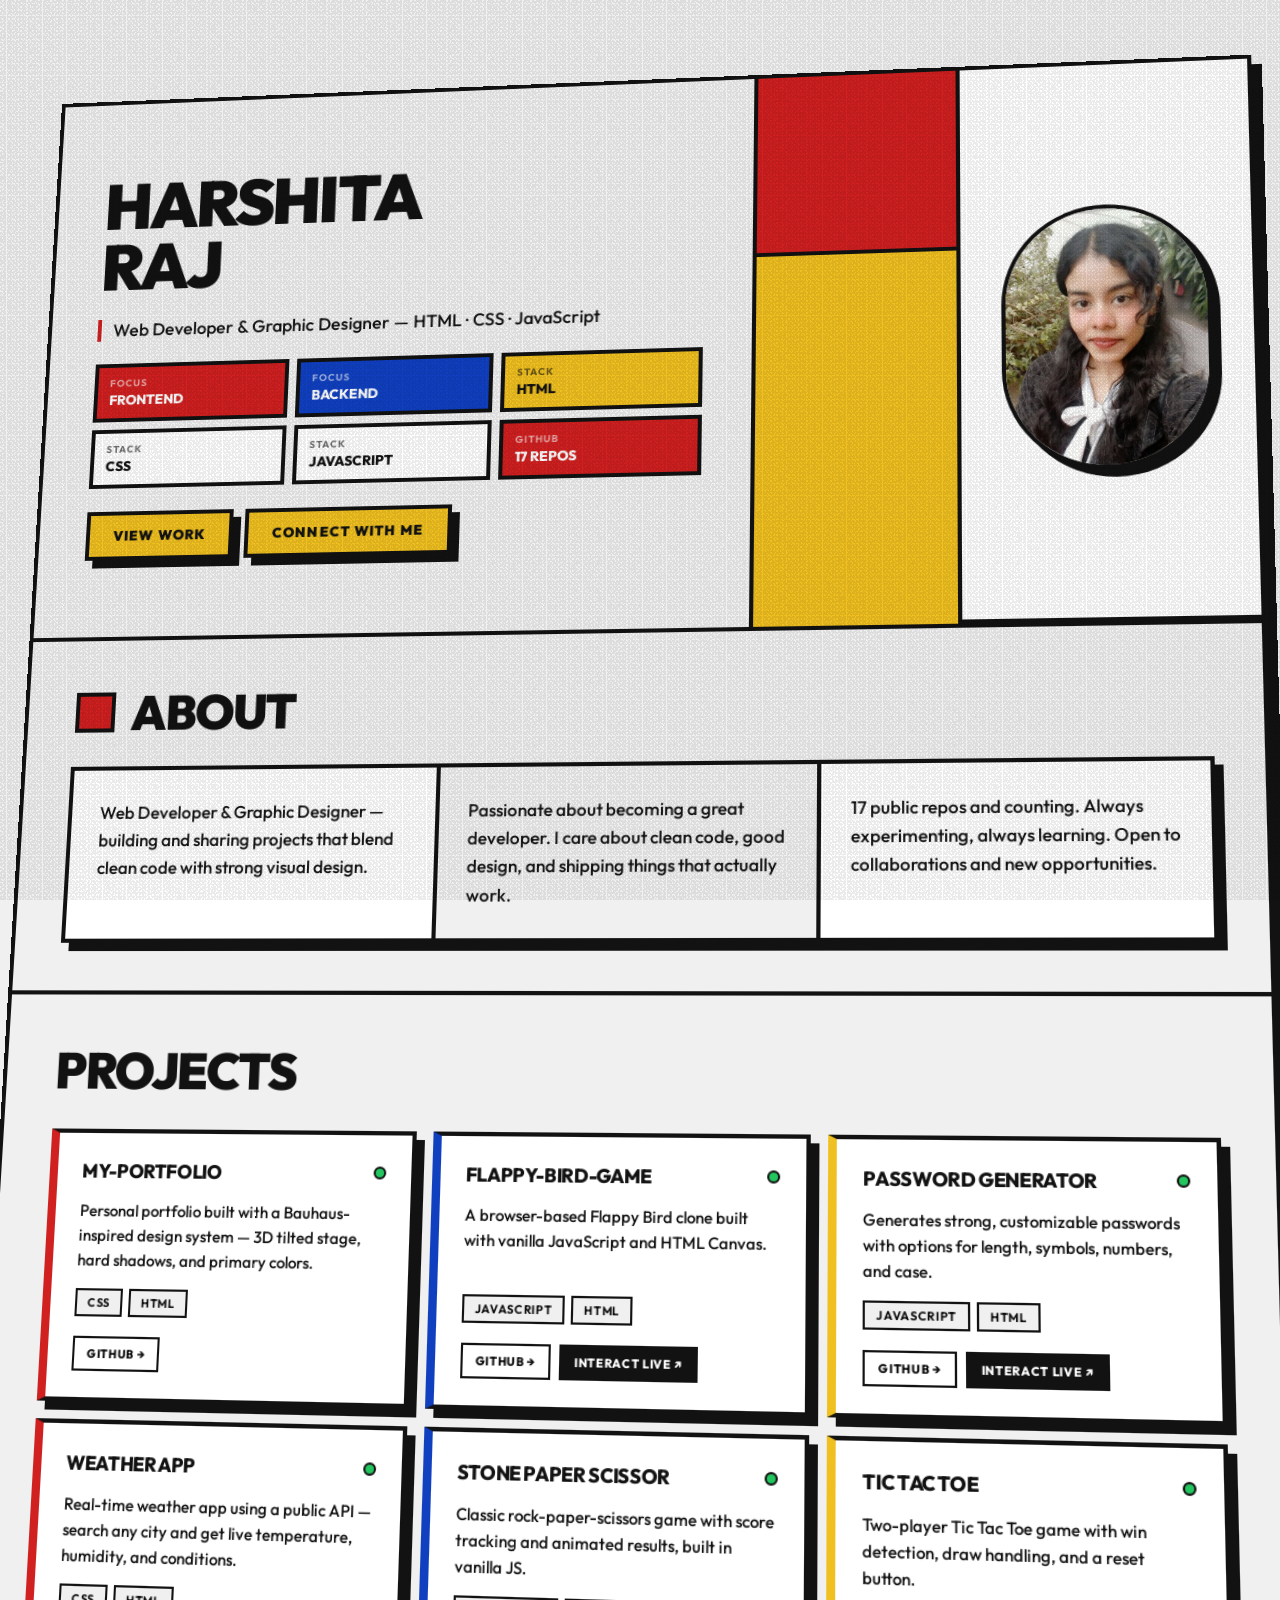
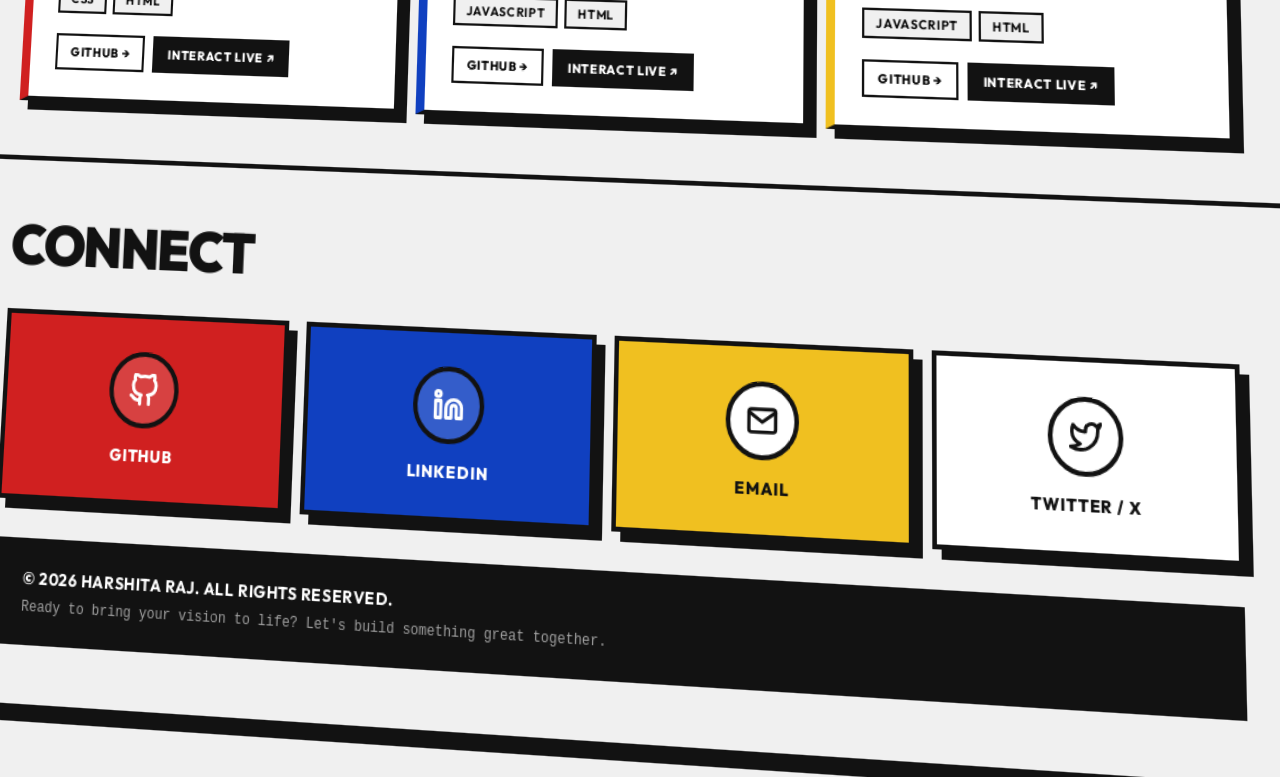
==== index.html @ 0e9e96aa "focus section" ====
<!DOCTYPE html>
<html lang="en">
<head>
<meta charset="UTF-8">
<meta name="viewport" content="width=device-width, initial-scale=1.0">
<title>Portfolio — Binary Modernism</title>
<link rel="preconnect" href="https://fonts.googleapis.com">
<link rel="preconnect" href="https://fonts.gstatic.com" crossorigin>
<link href="https://fonts.googleapis.com/css2?family=Outfit:wght@400;500;700;800;900&display=swap" rel="stylesheet">
<link rel="stylesheet" href="style.css">
</head>
<body>
<div class="grain-overlay"></div>

<div class="perspective-stage">
  <div class="tilted-plane" id="tiltedPlane">

    <!-- HERO -->
    <section class="hero-section">
      <div class="hero-text">
        <div class="hero-name">HARSHITA<br>RAJ</div>
        <div class="hero-role">Web Developer & Graphic Designer — HTML · CSS · JavaScript</div>
        <div class="hero-tags-grid">
          <div class="tag-box tag-red">
            <span class="tag-label">Focus</span>
            <span class="tag-value">Frontend</span>
          </div>
          <div class="tag-box tag-blue">
            <span class="tag-label">Focus</span>
            <span class="tag-value">Backend</span>
          </div>
          <div class="tag-box tag-yellow">
            <span class="tag-label">Stack</span>
            <span class="tag-value">HTML</span>
          </div>
          <div class="tag-box tag-white">
            <span class="tag-label">Stack</span>
            <span class="tag-value">CSS</span>
          </div>
          <div class="tag-box tag-white">
            <span class="tag-label">Stack</span>
            <span class="tag-value">JavaScript</span>
          </div>
          <div class="tag-box tag-red">
            <span class="tag-label">GitHub</span>
            <span class="tag-value">17 Repos</span>
          </div>
        </div>
        <div class="hero-btns">
          <button class="bauhaus-btn" onclick="document.getElementById('projects').scrollIntoView({behavior:'smooth'})">View Work</button>
          <button class="bauhaus-btn btn-blue-hero" onclick="document.getElementById('connect').scrollIntoView({behavior:'smooth'})">Connect With Me</button>
        </div>
      </div>
      <div class="composition-box">
        <div class="comp-red"></div>
        <div class="comp-white">
          <div class="comp-oval">
            <img src="PHOTO-2026-03-09-20-04-49.jpg" alt="Harshita Raj" class="comp-img">
          </div>
        </div>
        <div class="comp-yellow"></div>
        <div class="comp-border-h"></div>
        <div class="comp-border-v"></div>
      </div>
    </section>

    <div class="divider"></div>

    <!-- ABOUT -->
    <section class="about-section">
      <div class="about-heading">
        <div class="about-accent"></div>
        <h2 class="section-title">About</h2>
      </div>
      <div class="about-grid">
        <div class="about-card about-card-white">
          <p class="body-text">Web Developer & Graphic Designer — building and sharing projects that blend clean code with strong visual design.</p>
        </div>
        <div class="about-card about-card-grey">
          <p class="body-text">Passionate about becoming a great developer. I care about clean code, good design, and shipping things that actually work.</p>
        </div>
        <div class="about-card about-card-white">
          <p class="body-text">17 public repos and counting. Always experimenting, always learning. Open to collaborations and new opportunities.</p>
        </div>
      </div>
    </section>

    <div class="divider"></div>

    <!-- PROJECTS -->
    <section class="projects-section" id="projects">
      <h2 class="section-title">Projects</h2>
      <div class="projects-grid" id="projectsGrid">
        <div class="loading-state">Loading repos from GitHub...</div>
      </div>
    </section>

    <div class="divider"></div>

    <!-- CONNECT -->
    <section class="connect-section" id="connect">
      <h2 class="section-title">Connect</h2>
      <div class="connect-grid">
        <a href="https://github.com/Harshitaonweb" target="_blank" rel="noopener" class="connect-btn btn-red">
          <div class="connect-icon-wrap">
            <svg width="28" height="28" viewBox="0 0 24 24" fill="none" stroke="#121212" stroke-width="2.5" stroke-linecap="round" stroke-linejoin="round"><path d="M9 19c-5 1.5-5-2.5-7-3m14 6v-3.87a3.37 3.37 0 0 0-.94-2.61c3.14-.35 6.44-1.54 6.44-7A5.44 5.44 0 0 0 20 4.77 5.07 5.07 0 0 0 19.91 1S18.73.65 16 2.48a13.38 13.38 0 0 0-7 0C6.27.65 5.09 1 5.09 1A5.07 5.07 0 0 0 5 4.77a5.44 5.44 0 0 0-1.5 3.78c0 5.42 3.3 6.61 6.44 7A3.37 3.37 0 0 0 9 18.13V22"/></svg>
          </div>
          <span class="connect-label">GitHub</span>
        </a>
        <a href="https://www.linkedin.com/in/harshita-raj-172b16365/" target="_blank" rel="noopener" class="connect-btn btn-blue">
          <div class="connect-icon-wrap">
            <svg width="28" height="28" viewBox="0 0 24 24" fill="none" stroke="#121212" stroke-width="2.5" stroke-linecap="round" stroke-linejoin="round"><path d="M16 8a6 6 0 0 1 6 6v7h-4v-7a2 2 0 0 0-2-2 2 2 0 0 0-2 2v7h-4v-7a6 6 0 0 1 6-6z"/><rect x="2" y="9" width="4" height="12"/><circle cx="4" cy="4" r="2"/></svg>
          </div>
          <span class="connect-label">LinkedIn</span>
        </a>
        <a href="contact.html" target="_blank" rel="noopener" class="connect-btn btn-yellow">
          <div class="connect-icon-wrap">
            <svg width="28" height="28" viewBox="0 0 24 24" fill="none" stroke="#121212" stroke-width="2.5" stroke-linecap="round" stroke-linejoin="round"><path d="M4 4h16c1.1 0 2 .9 2 2v12c0 1.1-.9 2-2 2H4c-1.1 0-2-.9-2-2V6c0-1.1.9-2 2-2z"/><polyline points="22,6 12,13 2,6"/></svg>
          </div>
          <span class="connect-label">Email</span>
        </a>
        <a href="https://twitter.com/harshitaonweb" target="_blank" rel="noopener" class="connect-btn btn-white">
          <div class="connect-icon-wrap">
            <svg width="28" height="28" viewBox="0 0 24 24" fill="none" stroke="#121212" stroke-width="2.5" stroke-linecap="round" stroke-linejoin="round"><path d="M23 3a10.9 10.9 0 0 1-3.14 1.53 4.48 4.48 0 0 0-7.86 3v1A10.66 10.66 0 0 1 3 4s-4 9 5 13a11.64 11.64 0 0 1-7 2c9 5 20 0 20-11.5a4.5 4.5 0 0 0-.08-.83A7.72 7.72 0 0 0 23 3z"/></svg>
          </div>
          <span class="connect-label">Twitter / X</span>
        </a>
      </div>

      <div class="footer-box">
        <span class="footer-copy">&copy; 2026 Harshita Raj. All rights reserved.</span>
        <span class="footer-desc">Ready to bring your vision to life? Let's build something great together.</span>
      </div>
    </section>

  </div><!-- end tilted-plane -->
</div><!-- end perspective-stage -->

<script src="script.js"></script>
</body>
</html>
---- style.css ----
/* ── Reset & Base ── */
*, *::before, *::after { box-sizing: border-box; margin: 0; padding: 0; }

:root {
  --red:    #D02020;
  --blue:   #1040C0;
  --yellow: #F0C020;
  --ink:    #121212;
  --bg:     #F0F0F0;
  --white:  #FFFFFF;
  --shadow: 8px 8px 0px var(--ink);
  --shadow-lg: 10px 10px 0px var(--ink);
  --border: 4px solid var(--ink);
}

html { scroll-behavior: smooth; }

body {
  font-family: 'Outfit', sans-serif;
  background: var(--bg);
  color: var(--ink);
  min-height: 100vh;
  overflow-x: hidden;
}

/* ── Grain Overlay ── */
.grain-overlay {
  position: fixed;
  inset: 0;
  pointer-events: none;
  z-index: 9999;
  opacity: 0.08;
  background-image:
    radial-gradient(circle at 20% 30%, #000 1px, transparent 1px),
    radial-gradient(circle at 80% 10%, #000 1px, transparent 1px),
    radial-gradient(circle at 50% 60%, #000 1px, transparent 1px),
    radial-gradient(circle at 10% 80%, #000 1px, transparent 1px),
    radial-gradient(circle at 90% 70%, #000 1px, transparent 1px),
    radial-gradient(circle at 35% 45%, #000 1px, transparent 1px),
    radial-gradient(circle at 65% 85%, #000 1px, transparent 1px),
    radial-gradient(circle at 75% 40%, #000 1px, transparent 1px);
  background-size: 4px 4px, 6px 6px, 3px 3px, 5px 5px, 4px 4px, 7px 7px, 3px 3px, 5px 5px;
}

/* ── Perspective Stage ── */
.perspective-stage {
  perspective: 3000px;
  perspective-origin: 50% 30%;
  padding: 80px 40px 200px;
  min-height: 100vh;
}

.tilted-plane * {
  pointer-events: auto;
}

.tilted-plane {
  transform: rotateX(12deg) rotateY(-8deg) rotateZ(1deg);
  transform-style: flat;
  transform-origin: center top;
  transition: transform 0.15s ease-out;
  max-width: 1200px;
  margin: 0 auto;
  border: var(--border);
  background: var(--bg);
  box-shadow: var(--shadow-lg);
}

/* ── Divider ── */
.divider {
  height: 4px;
  background: var(--ink);
  width: 100%;
}

/* ── Section Titles ── */
.section-title {
  font-size: 48px;
  font-weight: 900;
  text-transform: uppercase;
  letter-spacing: -0.03em;
  line-height: 1;
}

/* ── HERO ── */
.hero-section {
  display: grid;
  grid-template-columns: 60% 40%;
  min-height: 560px;
}

.hero-text {
  padding: 48px;
  border-right: var(--border);
  display: flex;
  flex-direction: column;
  gap: 24px;
  justify-content: center;
}

.hero-name {
  font-size: 68px;
  font-weight: 900;
  text-transform: uppercase;
  letter-spacing: -0.04em;
  line-height: 0.95;
}

.hero-role {
  font-size: 18px;
  font-weight: 500;
  border-left: 4px solid var(--red);
  padding-left: 12px;
}

.hero-tags-grid {
  display: grid;
  grid-template-columns: repeat(3, 1fr);
  gap: 8px;
}

.tag-box {
  border: var(--border);
  padding: 10px 12px;
  display: flex;
  flex-direction: column;
  gap: 2px;
}

.tag-label {
  font-size: 10px;
  font-weight: 700;
  text-transform: uppercase;
  letter-spacing: 0.1em;
  opacity: 0.6;
}

.tag-value {
  font-size: 14px;
  font-weight: 800;
  text-transform: uppercase;
}

.tag-red    { background: var(--red);    color: var(--white); }
.tag-blue   { background: var(--blue);   color: var(--white); }
.tag-yellow { background: var(--yellow); color: var(--ink); }
.tag-white  { background: var(--white);  color: var(--ink); }

.hero-btns {
  display: flex;
  gap: 12px;
  flex-wrap: wrap;
}

.btn-blue-hero {
  background: var(--blue);
  color: var(--white);
}

.btn-blue-hero:hover { background: var(--ink); color: var(--white); }
.bauhaus-btn {
  display: inline-block;
  width: fit-content;
  padding: 12px 24px;
  background: var(--yellow);
  border: var(--border);
  box-shadow: var(--shadow);
  font-family: 'Outfit', sans-serif;
  font-size: 14px;
  font-weight: 900;
  text-transform: uppercase;
  letter-spacing: 0.08em;
  cursor: pointer;
  transition: all 0.1s ease-in-out;
  border-radius: 0;
  color: var(--ink);
}

.bauhaus-btn:hover { background: var(--white); }
.btn-blue-hero:hover { background: var(--ink); color: var(--white); }

.bauhaus-btn:active {
  transform: translate(2px, 2px);
  box-shadow: 6px 6px 0px var(--ink);
}

/* ── Bauhaus Composition Box ── */
.composition-box {
  position: relative;
  display: grid;
  grid-template-columns: 5fr 7fr;
  grid-template-rows: 4fr 8fr;
  overflow: hidden;
}

.comp-red {
  grid-column: 1;
  grid-row: 1;
  background: var(--red);
  border-right: var(--border);
  border-bottom: var(--border);
}

.comp-white {
  grid-column: 2;
  grid-row: 1 / 3;
  background: var(--white);
  border-bottom: var(--border);
  display: flex;
  align-items: center;
  justify-content: center;
  padding: 20px;
}

.comp-yellow {
  grid-column: 1;
  grid-row: 2;
  background: var(--yellow);
  border-right: var(--border);
}

.comp-oval {
  width: 100%;
  max-width: 200px;
  aspect-ratio: 3/4;
  background: var(--white);
  border-radius: 9999px;
  overflow: hidden;
  border: var(--border);
  box-shadow: var(--shadow);
}

.comp-img {
  width: 100%;
  height: 100%;
  object-fit: cover;
  object-position: top;
  display: block;
}

/* ── ABOUT ── */
.about-section {
  padding: 48px;
  display: flex;
  flex-direction: column;
  gap: 32px;
}

.about-heading {
  display: flex;
  align-items: center;
  gap: 16px;
}

.about-accent {
  width: 40px;
  height: 40px;
  background: var(--red);
  border: var(--border);
  flex-shrink: 0;
}

.about-grid {
  display: grid;
  grid-template-columns: repeat(3, 1fr);
  gap: 0;
}

.about-card {
  padding: 28px;
  border: var(--border);
  margin: -2px;
  box-shadow: var(--shadow);
}

.about-card-white { background: var(--white); }
.about-card-grey  { background: var(--bg); }

.body-text {
  font-size: 17px;
  font-weight: 500;
  line-height: 1.6;
}

/* ── PROJECTS ── */
.projects-section {
  padding: 48px;
  display: flex;
  flex-direction: column;
  gap: 32px;
}

.projects-grid {
  display: grid;
  grid-template-columns: repeat(3, 1fr);
  gap: 16px;
}

.project-card {
  border: var(--border);
  padding: 24px;
  background: var(--white);
  box-shadow: var(--shadow);
  display: flex;
  flex-direction: column;
  gap: 14px;
  transition: all 0.1s ease-in-out;
  cursor: default;
}

.project-card:hover {
  transform: translate(-1px, -1px);
  box-shadow: 9px 9px 0px var(--ink);
}

.card-border-red    { border-left: 8px solid var(--red); }
.card-border-blue   { border-left: 8px solid var(--blue); }
.card-border-yellow { border-left: 8px solid var(--yellow); }

.card-header {
  display: flex;
  align-items: center;
  justify-content: space-between;
  gap: 8px;
}

.card-title {
  font-size: 18px;
  font-weight: 800;
  text-transform: uppercase;
  letter-spacing: -0.02em;
}

.status-dot {
  width: 12px;
  height: 12px;
  border-radius: 9999px;
  border: 2px solid var(--ink);
  flex-shrink: 0;
}

.dot-green  { background: #22C55E; }
.dot-yellow { background: var(--yellow); }
.dot-grey   { background: #9CA3AF; }

.card-desc {
  font-size: 15px;
  font-weight: 500;
  line-height: 1.55;
  flex: 1;
}

.card-tags {
  display: flex;
  flex-wrap: wrap;
  gap: 6px;
}

.pill {
  font-size: 11px;
  font-weight: 700;
  text-transform: uppercase;
  letter-spacing: 0.06em;
  padding: 4px 10px;
  border: 2px solid var(--ink);
  border-radius: 0;
  background: var(--bg);
}

/* ── CONNECT ── */
.connect-section {
  padding: 48px;
  display: flex;
  flex-direction: column;
  gap: 32px;
}

.connect-grid {
  display: grid;
  grid-template-columns: repeat(4, 1fr);
  gap: 16px;
}

.connect-btn {
  display: flex;
  flex-direction: column;
  align-items: center;
  gap: 14px;
  padding: 28px 16px;
  border: var(--border);
  box-shadow: var(--shadow);
  text-decoration: none;
  color: var(--ink);
  transition: all 0.1s ease-in-out;
}

.connect-btn:hover {
  transform: translate(-1px, -1px);
  box-shadow: 9px 9px 0px var(--ink);
}

.connect-btn:active {
  transform: translate(2px, 2px);
  box-shadow: 6px 6px 0px var(--ink);
}

.connect-icon-wrap {
  width: 64px;
  height: 64px;
  border-radius: 9999px;
  border: var(--border);
  display: flex;
  align-items: center;
  justify-content: center;
  background: var(--white);
}

.connect-label {
  font-size: 14px;
  font-weight: 800;
  text-transform: uppercase;
  letter-spacing: 0.06em;
}

.btn-red    { background: var(--red);    color: var(--white); }
.btn-blue   { background: var(--blue);   color: var(--white); }
.btn-yellow { background: var(--yellow); color: var(--ink); }
.btn-white  { background: var(--white);  color: var(--ink); }

.btn-red .connect-icon-wrap,
.btn-blue .connect-icon-wrap { background: rgba(255,255,255,0.15); }

.btn-red svg, .btn-blue svg { stroke: var(--white); }

/* ── Footer ── */
.footer-box {
  border: var(--border);
  padding: 20px 24px;
  background: var(--ink);
  color: var(--white);
  display: flex;
  flex-direction: column;
  gap: 8px;
}

.footer-copy {
  font-size: 14px;
  font-weight: 700;
  text-transform: uppercase;
  letter-spacing: 0.04em;
}

.footer-desc {
  font-size: 12px;
  font-weight: 500;
  opacity: 0.6;
  font-family: monospace;
}

/* ── Responsive ── */
@media (max-width: 900px) {
  .perspective-stage { padding: 40px 16px 120px; }
  .hero-section { grid-template-columns: 1fr; }
  .composition-box { display: none; }
  .hero-text { border-right: none; border-bottom: var(--border); }
  .hero-name { font-size: 48px; }
  .about-grid { grid-template-columns: 1fr; }
  .projects-grid { grid-template-columns: 1fr 1fr; }
  .connect-grid { grid-template-columns: 1fr 1fr; }
  .tilted-plane { transform: rotateX(6deg) rotateY(-4deg) rotateZ(0.5deg); }
}

@media (max-width: 600px) {
  .projects-grid { grid-template-columns: 1fr; }
  .connect-grid { grid-template-columns: 1fr 1fr; }
  .hero-tags-grid { grid-template-columns: 1fr 1fr; }
  .section-title { font-size: 36px; }
}

/* ── Loading state ── */
.loading-state {
  grid-column: 1 / -1;
  padding: 32px;
  font-size: 16px;
  font-weight: 700;
  text-transform: uppercase;
  letter-spacing: 0.06em;
  opacity: 0.5;
}

/* ── Project card as link ── */
a.project-card { text-decoration: none; color: inherit; }

/* ── Card Actions ── */
.card-actions {
  display: flex;
  gap: 8px;
  margin-top: 4px;
}

.card-action-btn {
  font-family: 'Outfit', sans-serif;
  font-size: 11px;
  font-weight: 800;
  text-transform: uppercase;
  letter-spacing: 0.06em;
  padding: 7px 12px;
  border: 2px solid var(--ink);
  text-decoration: none;
  transition: all 0.1s ease-in-out;
}

.btn-ghost {
  background: transparent;
  color: var(--ink);
}

.btn-ghost:hover { background: var(--bg); }

.btn-solid {
  background: var(--ink);
  color: var(--white);
}

.btn-solid:hover {
  background: var(--yellow);
  color: var(--ink);
}

.btn-solid:active, .btn-ghost:active {
  transform: translate(1px, 1px);
}
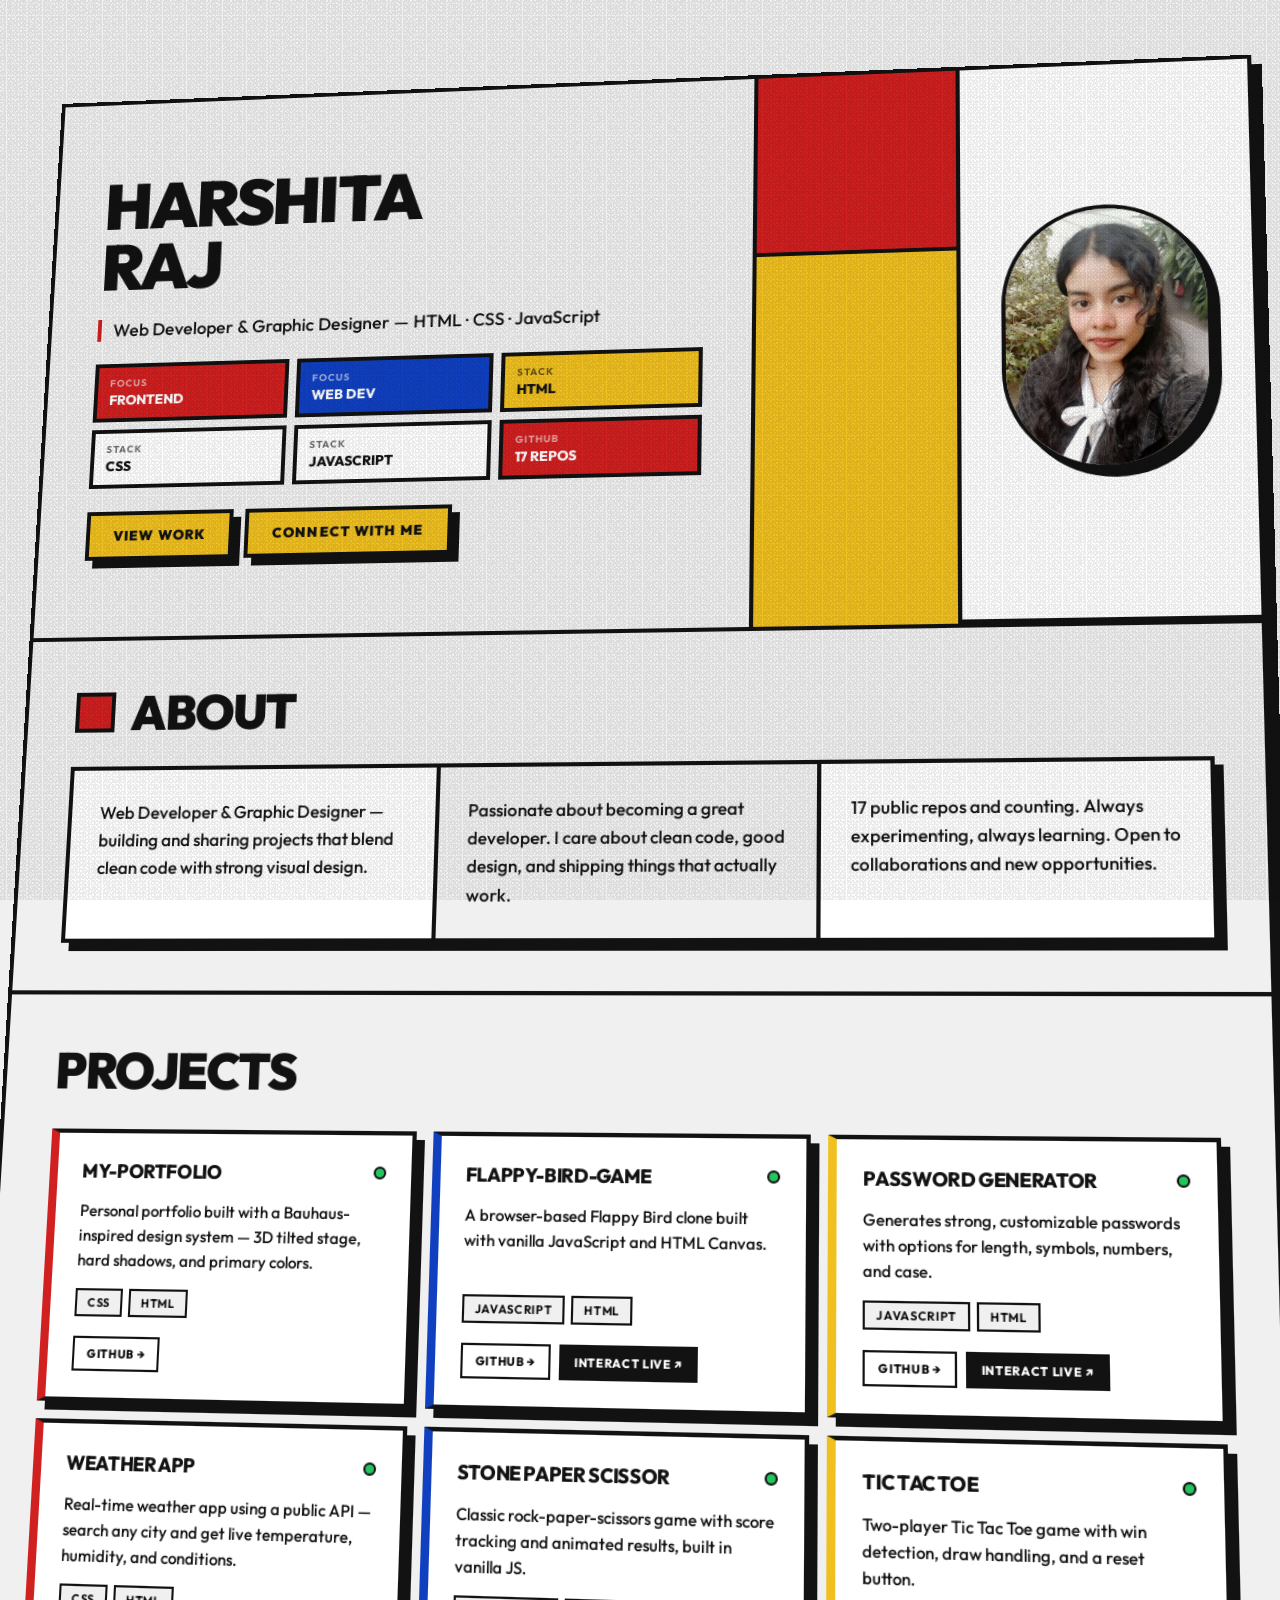
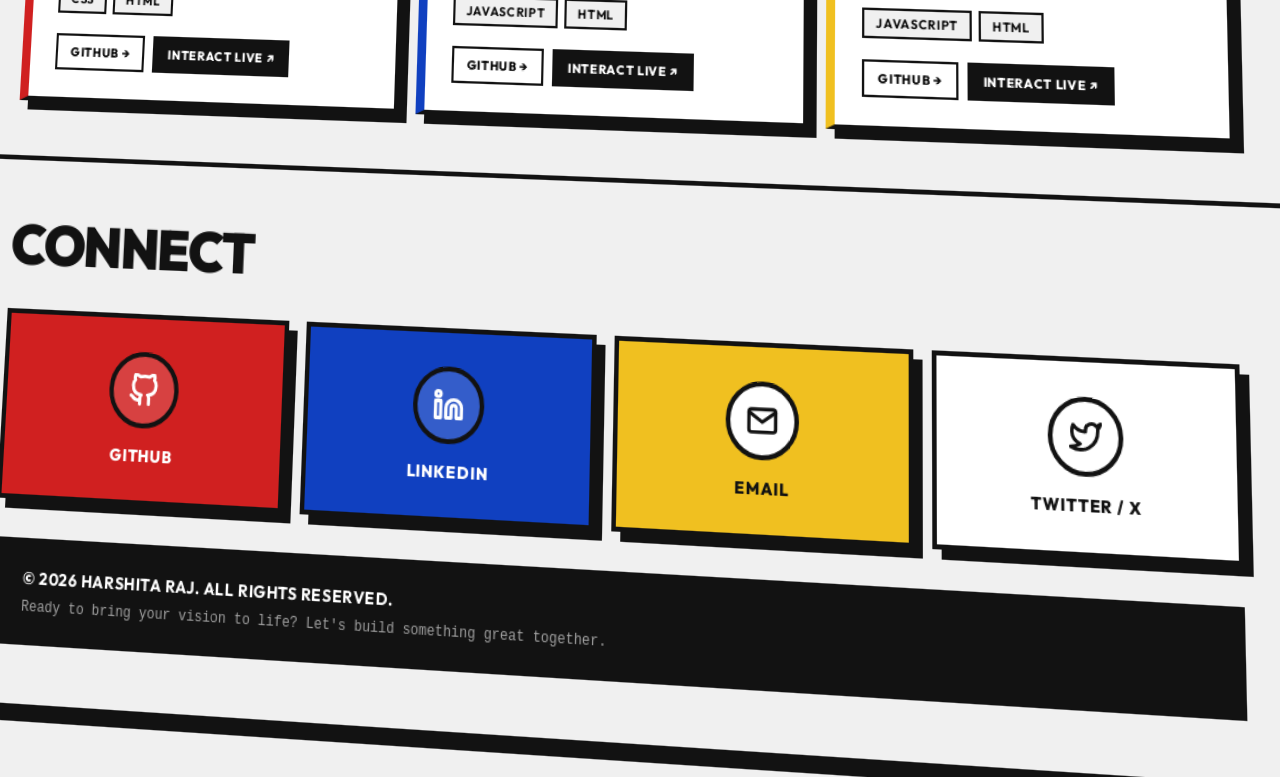
==== commit af75997c: "added" ====
--- a/index.html
+++ b/index.html
@@ -27,7 +27,7 @@
           </div>
           <div class="tag-box tag-blue">
             <span class="tag-label">Focus</span>
-            <span class="tag-value">Backend</span>
+            <span class="tag-value">Web Dev</span>
           </div>
           <div class="tag-box tag-yellow">
             <span class="tag-label">Stack</span>
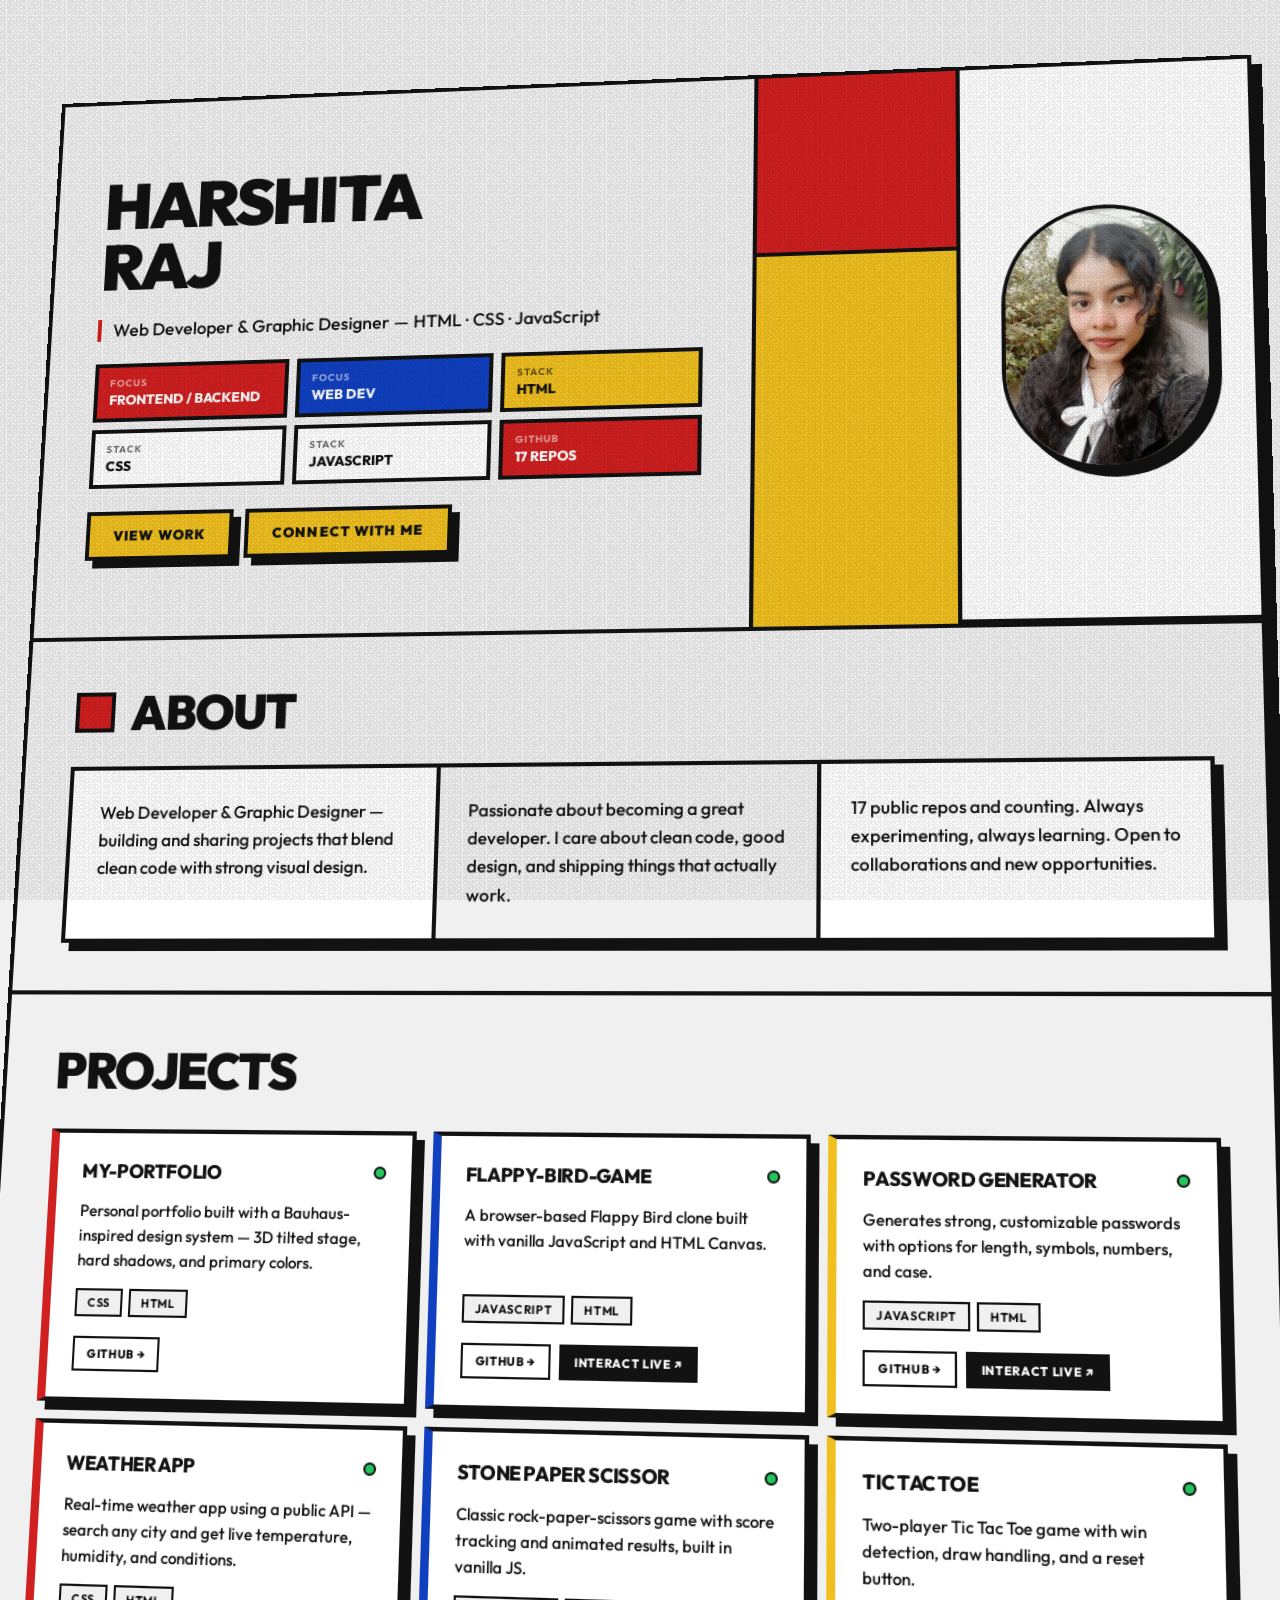
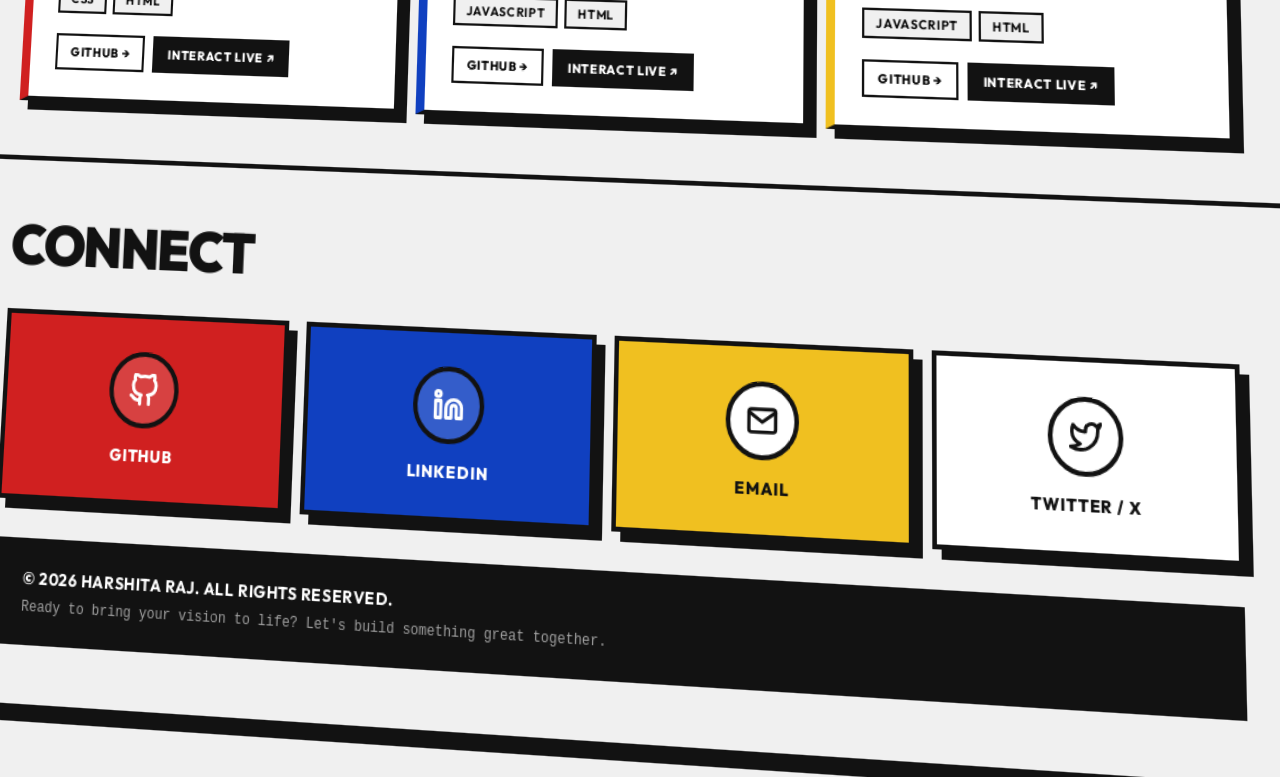
==== commit 0ff70899: "add" ====
--- a/index.html
+++ b/index.html
@@ -23,7 +23,7 @@
         <div class="hero-tags-grid">
           <div class="tag-box tag-red">
             <span class="tag-label">Focus</span>
-            <span class="tag-value">Frontend</span>
+            <span class="tag-value">Frontend / Backend</span>
           </div>
           <div class="tag-box tag-blue">
             <span class="tag-label">Focus</span>
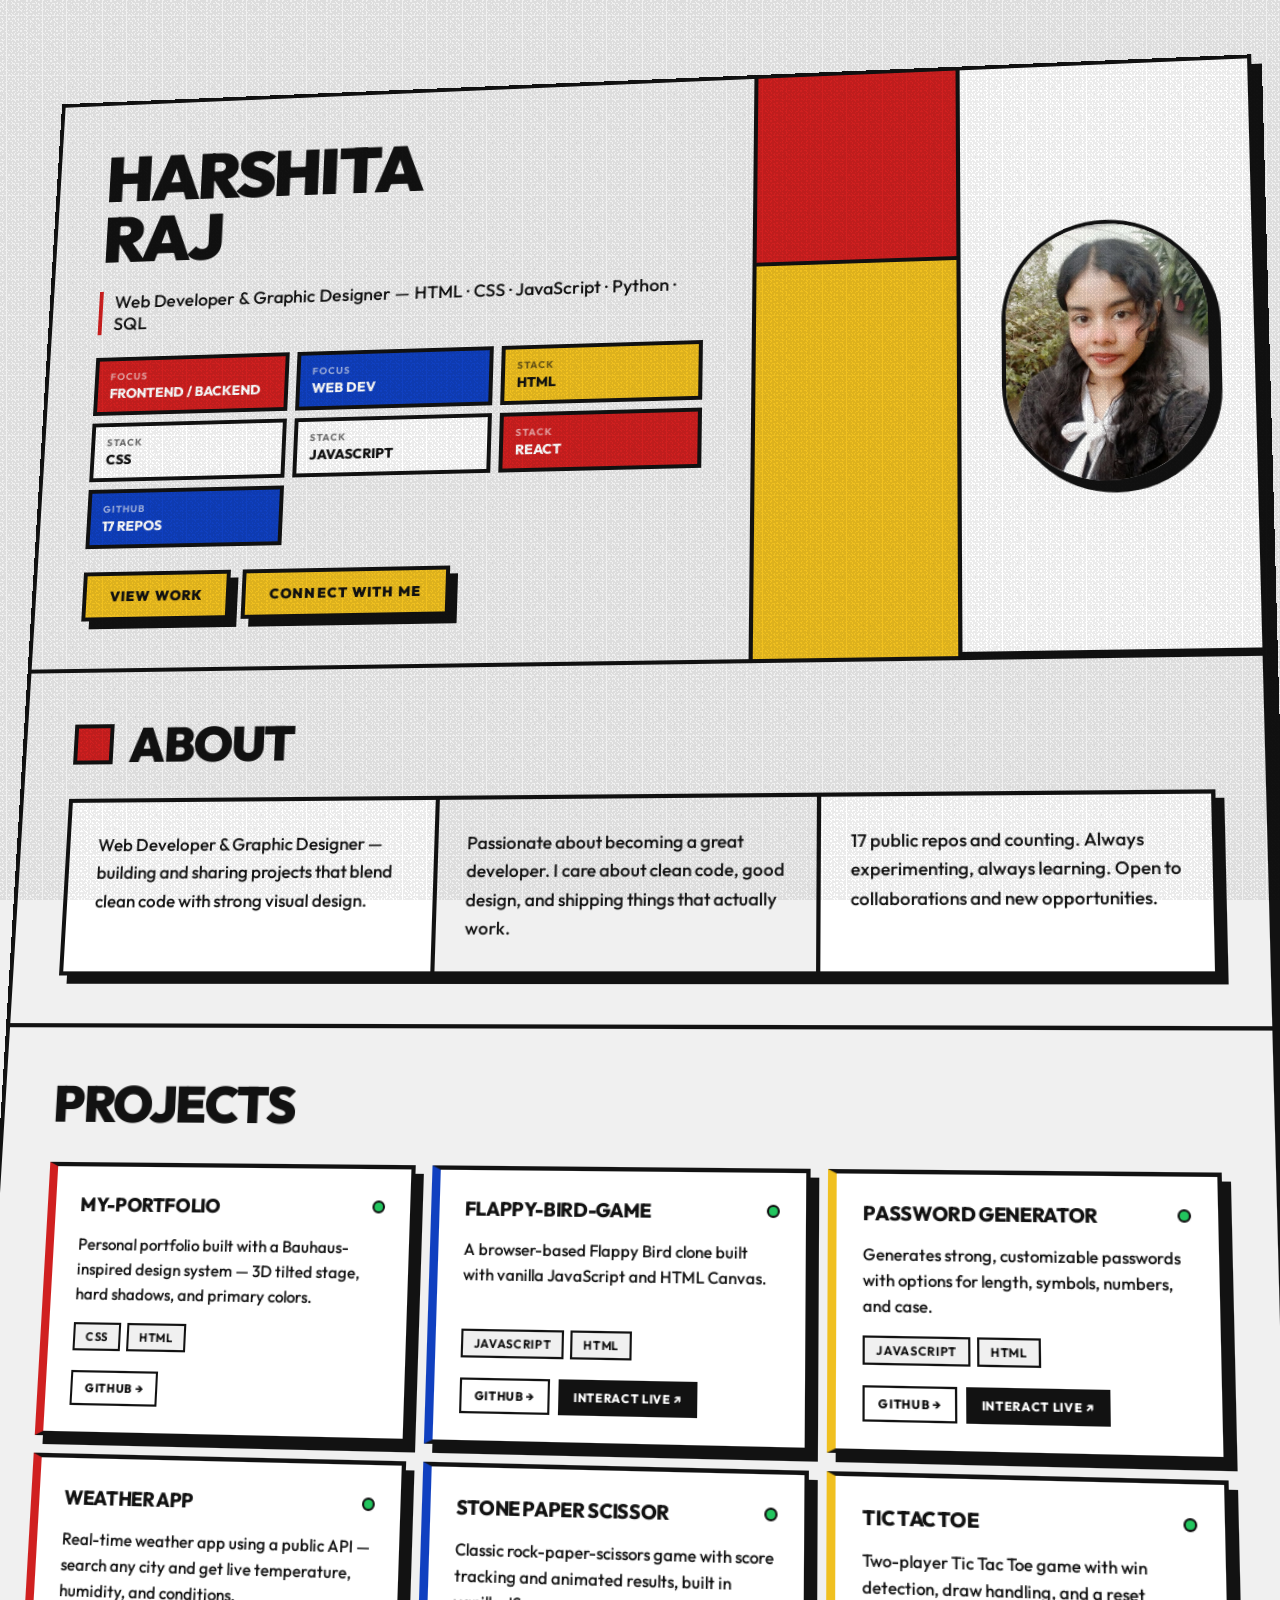
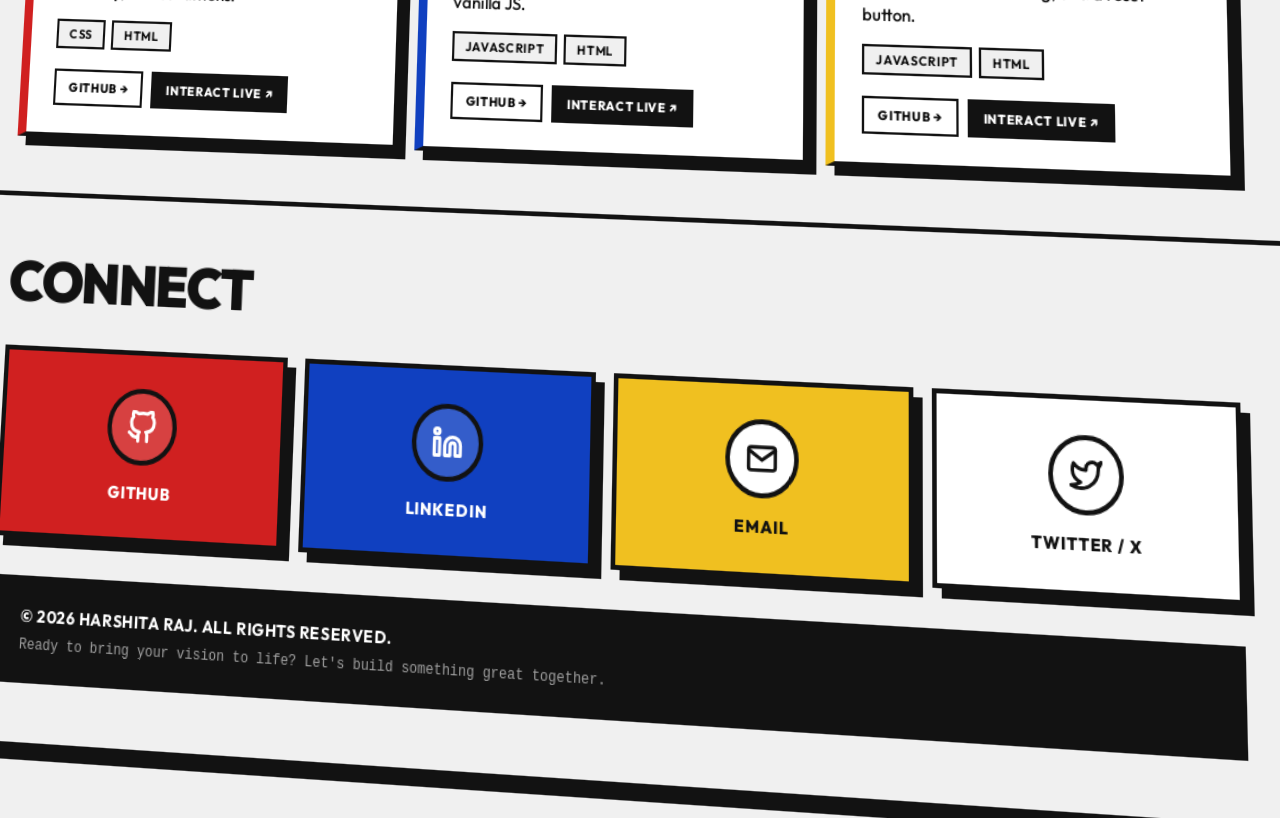
==== commit d74669f7: "add" ====
--- a/index.html
+++ b/index.html
@@ -19,7 +19,7 @@
     <section class="hero-section">
       <div class="hero-text">
         <div class="hero-name">HARSHITA<br>RAJ</div>
-        <div class="hero-role">Web Developer & Graphic Designer — HTML · CSS · JavaScript</div>
+        <div class="hero-role">Web Developer & Graphic Designer — HTML · CSS · JavaScript · Python · SQL</div>
         <div class="hero-tags-grid">
           <div class="tag-box tag-red">
             <span class="tag-label">Focus</span>
@@ -42,6 +42,10 @@
             <span class="tag-value">JavaScript</span>
           </div>
           <div class="tag-box tag-red">
+            <span class="tag-label">Stack</span>
+            <span class="tag-value">React</span>
+          </div>
+          <div class="tag-box tag-blue">
             <span class="tag-label">GitHub</span>
             <span class="tag-value">17 Repos</span>
           </div>
--- a/style.css
+++ b/style.css
@@ -458,23 +458,76 @@
 }
 
 /* ── Responsive ── */
+
+/* Tablet — up to 1024px */
+@media (max-width: 1024px) {
+  .perspective-stage { padding: 60px 24px 160px; }
+  .hero-name { font-size: 56px; }
+  .projects-grid { grid-template-columns: 1fr 1fr; }
+  .tilted-plane { transform: rotateX(8deg) rotateY(-5deg) rotateZ(0.5deg); }
+}
+
+/* Mobile landscape + small tablets — up to 900px */
 @media (max-width: 900px) {
-  .perspective-stage { padding: 40px 16px 120px; }
+  .perspective-stage {
+    padding: 32px 16px 100px;
+    perspective: none;
+  }
+  .tilted-plane {
+    transform: none !important;
+    box-shadow: 6px 6px 0px var(--ink);
+  }
   .hero-section { grid-template-columns: 1fr; }
   .composition-box { display: none; }
-  .hero-text { border-right: none; border-bottom: var(--border); }
-  .hero-name { font-size: 48px; }
+  .hero-text {
+    border-right: none;
+    border-bottom: var(--border);
+    padding: 32px 24px;
+  }
+  .hero-name { font-size: 52px; }
+  .about-section { padding: 32px 24px; }
   .about-grid { grid-template-columns: 1fr; }
-  .projects-grid { grid-template-columns: 1fr 1fr; }
-  .connect-grid { grid-template-columns: 1fr 1fr; }
-  .tilted-plane { transform: rotateX(6deg) rotateY(-4deg) rotateZ(0.5deg); }
-}
-
+  .about-card { margin: 0 0 -4px 0; }
+  .projects-section { padding: 32px 24px; }
+  .projects-grid { grid-template-columns: 1fr 1fr; gap: 12px; }
+  .connect-section { padding: 32px 24px; }
+  .connect-grid { grid-template-columns: 1fr 1fr; gap: 12px; }
+  .section-title { font-size: 40px; }
+}
+
+/* Mobile portrait — up to 600px */
 @media (max-width: 600px) {
+  .perspective-stage { padding: 20px 10px 80px; }
+  .tilted-plane { box-shadow: 4px 4px 0px var(--ink); }
+  .hero-text { padding: 24px 20px; gap: 18px; }
+  .hero-name { font-size: 42px; }
+  .hero-role { font-size: 14px; }
+  .hero-tags-grid { grid-template-columns: 1fr 1fr; gap: 6px; }
+  .hero-btns { flex-direction: column; }
+  .bauhaus-btn { width: 100%; text-align: center; }
+  .about-section { padding: 24px 20px; gap: 20px; }
+  .about-card { padding: 20px; }
+  .body-text { font-size: 15px; }
+  .projects-section { padding: 24px 20px; gap: 20px; }
+  .projects-grid { grid-template-columns: 1fr; gap: 12px; }
+  .connect-section { padding: 24px 20px; gap: 20px; }
+  .connect-grid { grid-template-columns: 1fr 1fr; gap: 10px; }
+  .connect-btn { padding: 20px 10px; gap: 10px; }
+  .connect-icon-wrap { width: 48px; height: 48px; }
+  .connect-label { font-size: 11px; }
+  .section-title { font-size: 32px; }
+  .card-title { font-size: 15px; }
+  .footer-box { padding: 16px 20px; }
+  .footer-copy { font-size: 12px; }
+  .footer-desc { font-size: 11px; }
+}
+
+/* Very small screens — up to 380px */
+@media (max-width: 380px) {
+  .hero-name { font-size: 36px; }
+  .section-title { font-size: 28px; }
   .projects-grid { grid-template-columns: 1fr; }
-  .connect-grid { grid-template-columns: 1fr 1fr; }
-  .hero-tags-grid { grid-template-columns: 1fr 1fr; }
-  .section-title { font-size: 36px; }
+  .tag-value { font-size: 12px; }
 }
 
 /* ── Loading state ── */
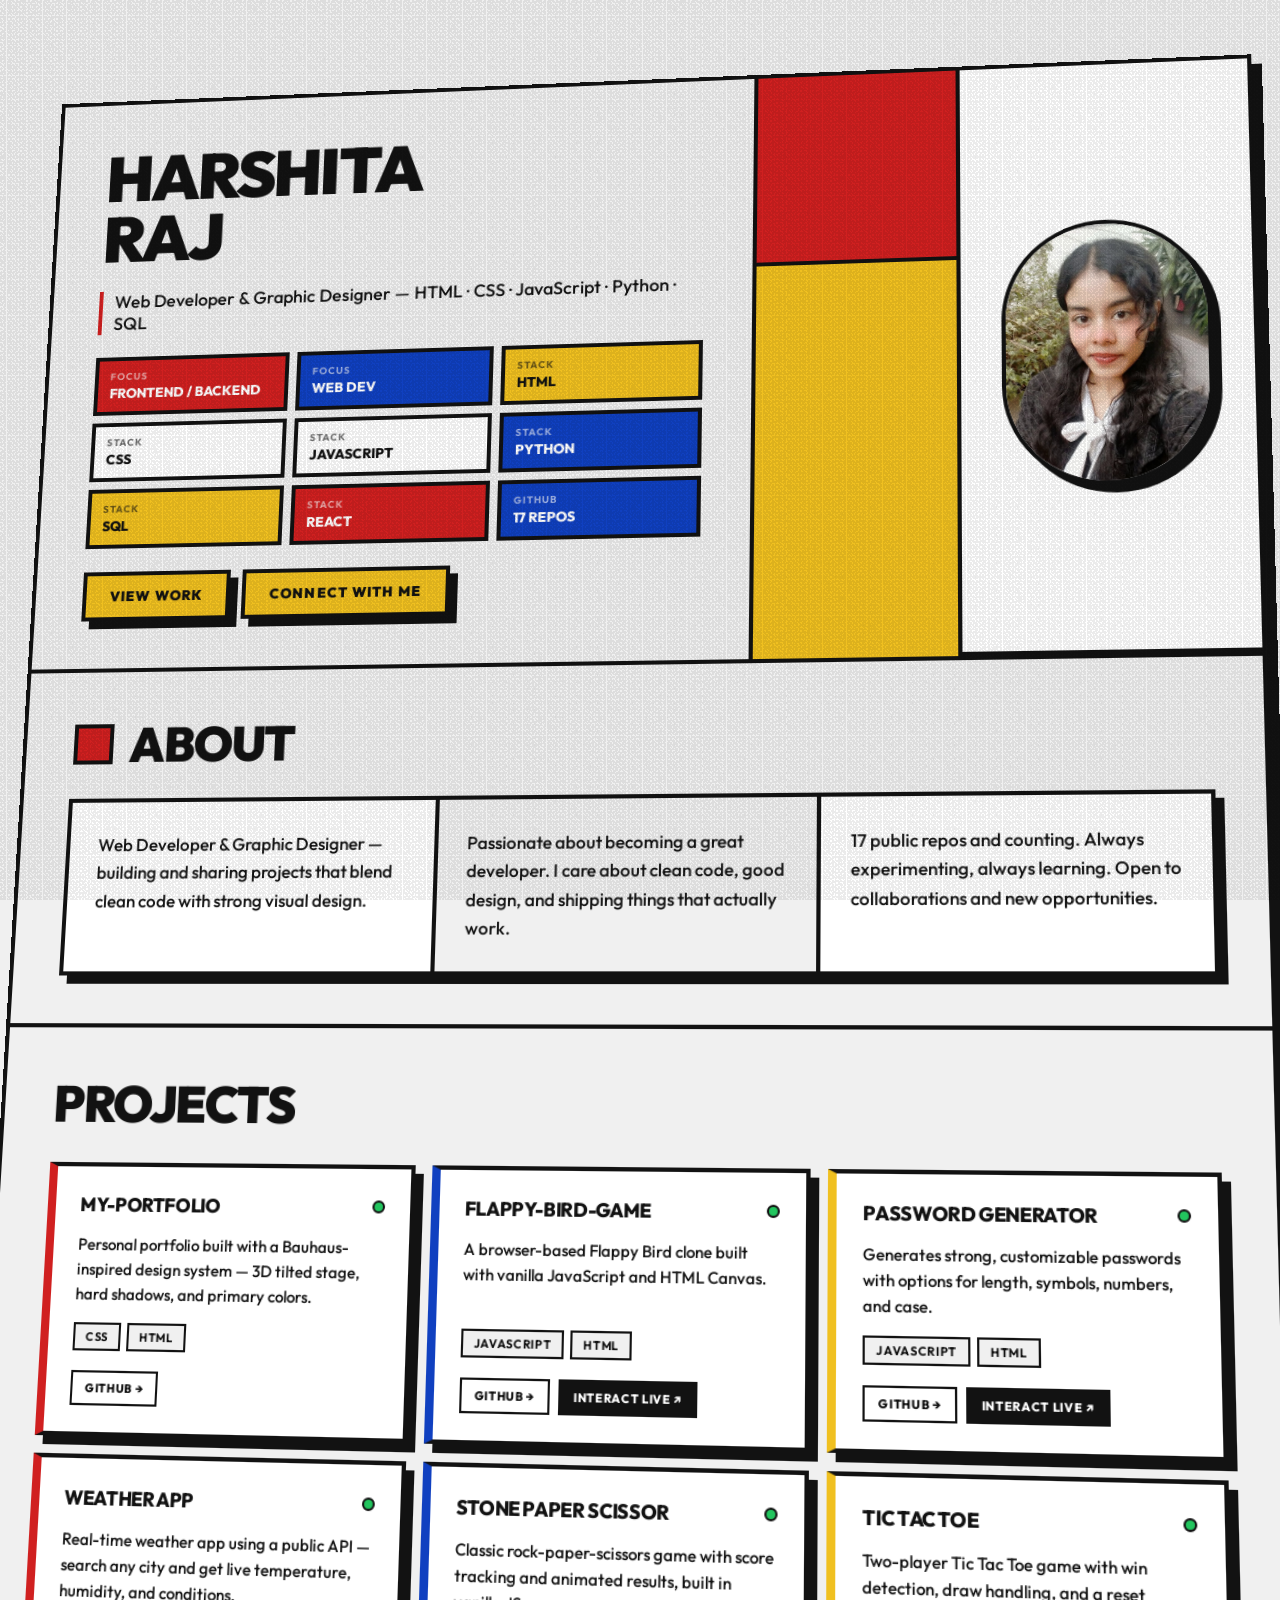
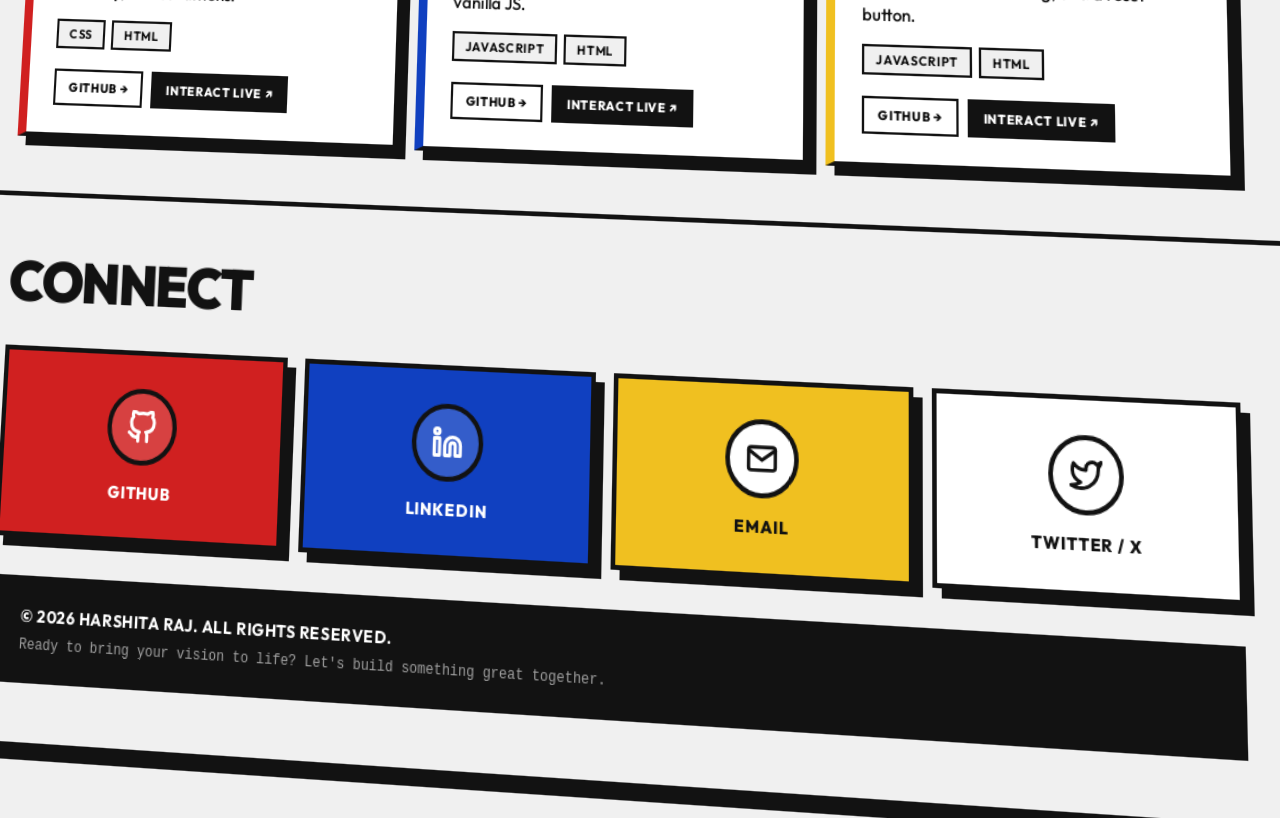
==== commit b32704af: "Changed tech stack line" ====
--- a/index.html
+++ b/index.html
@@ -40,6 +40,14 @@
           <div class="tag-box tag-white">
             <span class="tag-label">Stack</span>
             <span class="tag-value">JavaScript</span>
+          </div>
+          <div class="tag-box tag-blue">
+            <span class="tag-label">Stack</span>
+            <span class="tag-value">Python</span>
+          </div>
+          <div class="tag-box tag-yellow">
+            <span class="tag-label">Stack</span>
+            <span class="tag-value">SQL</span>
           </div>
           <div class="tag-box tag-red">
             <span class="tag-label">Stack</span>
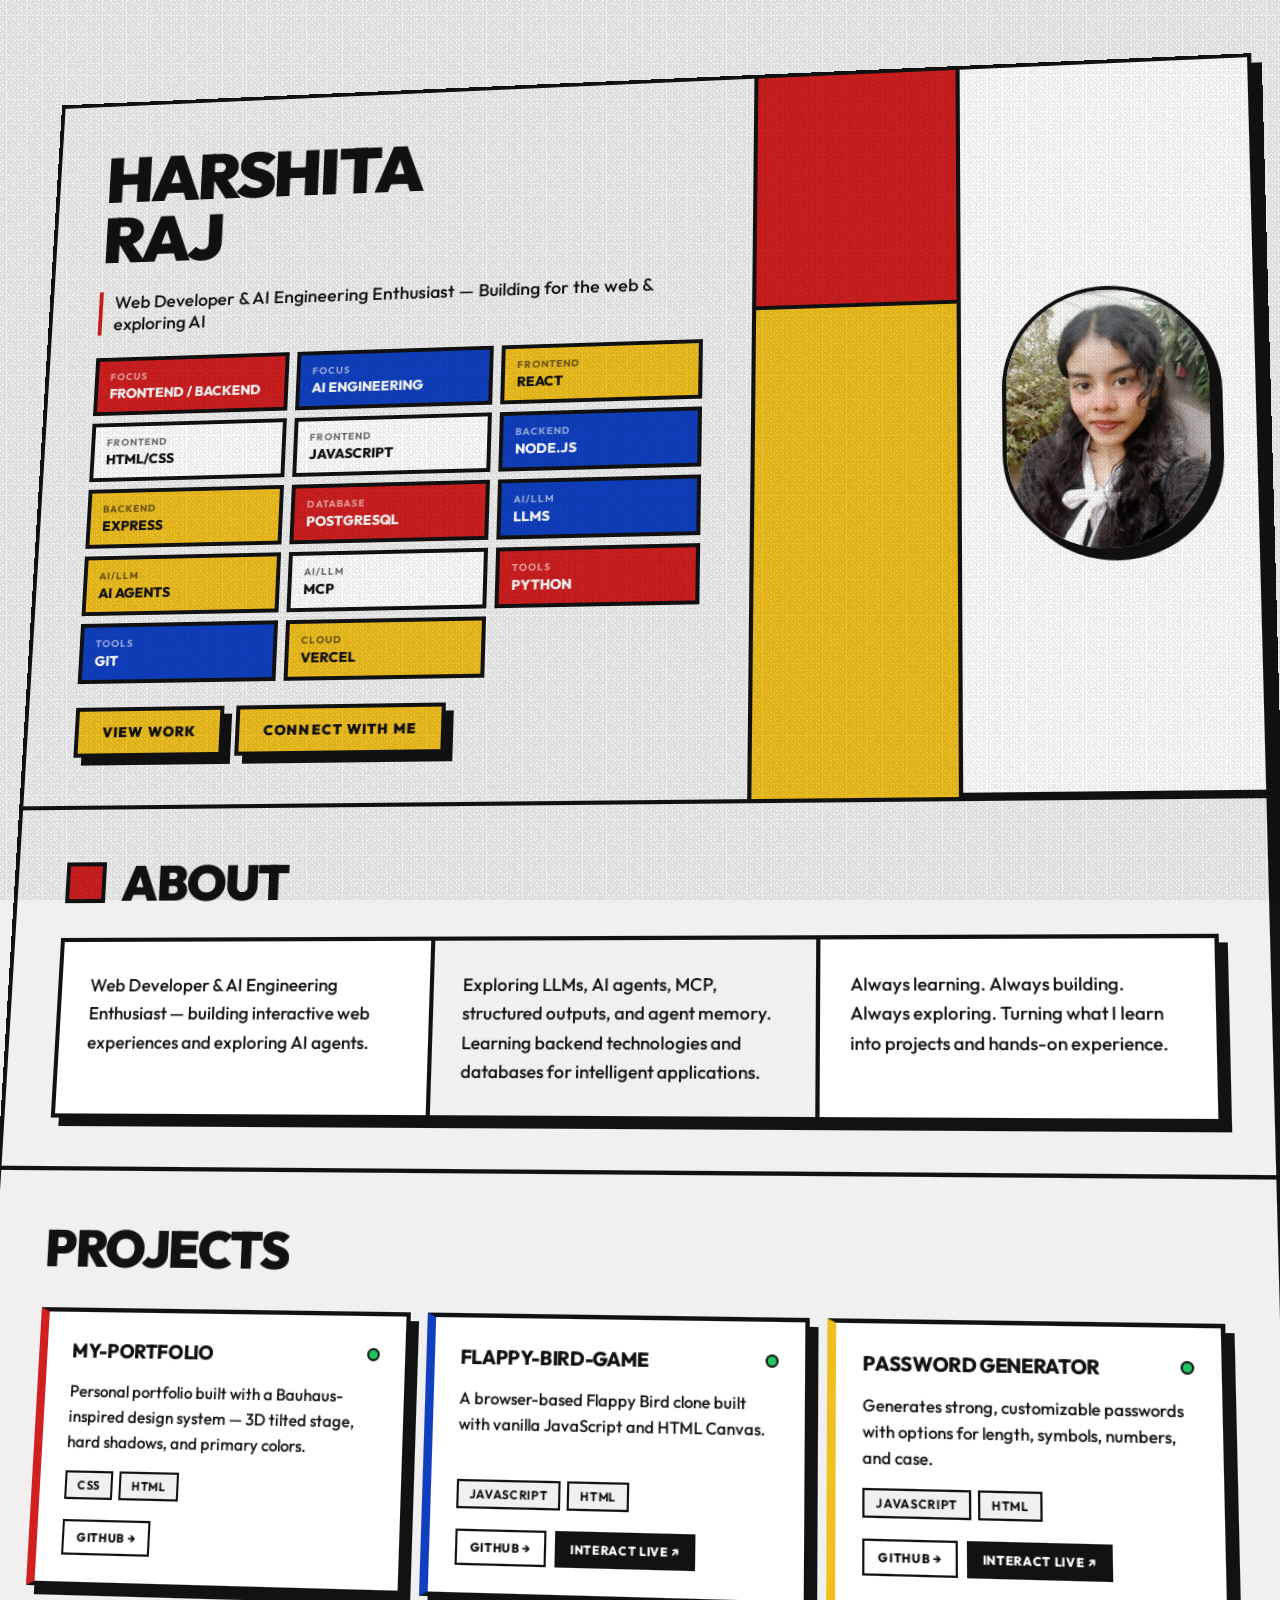
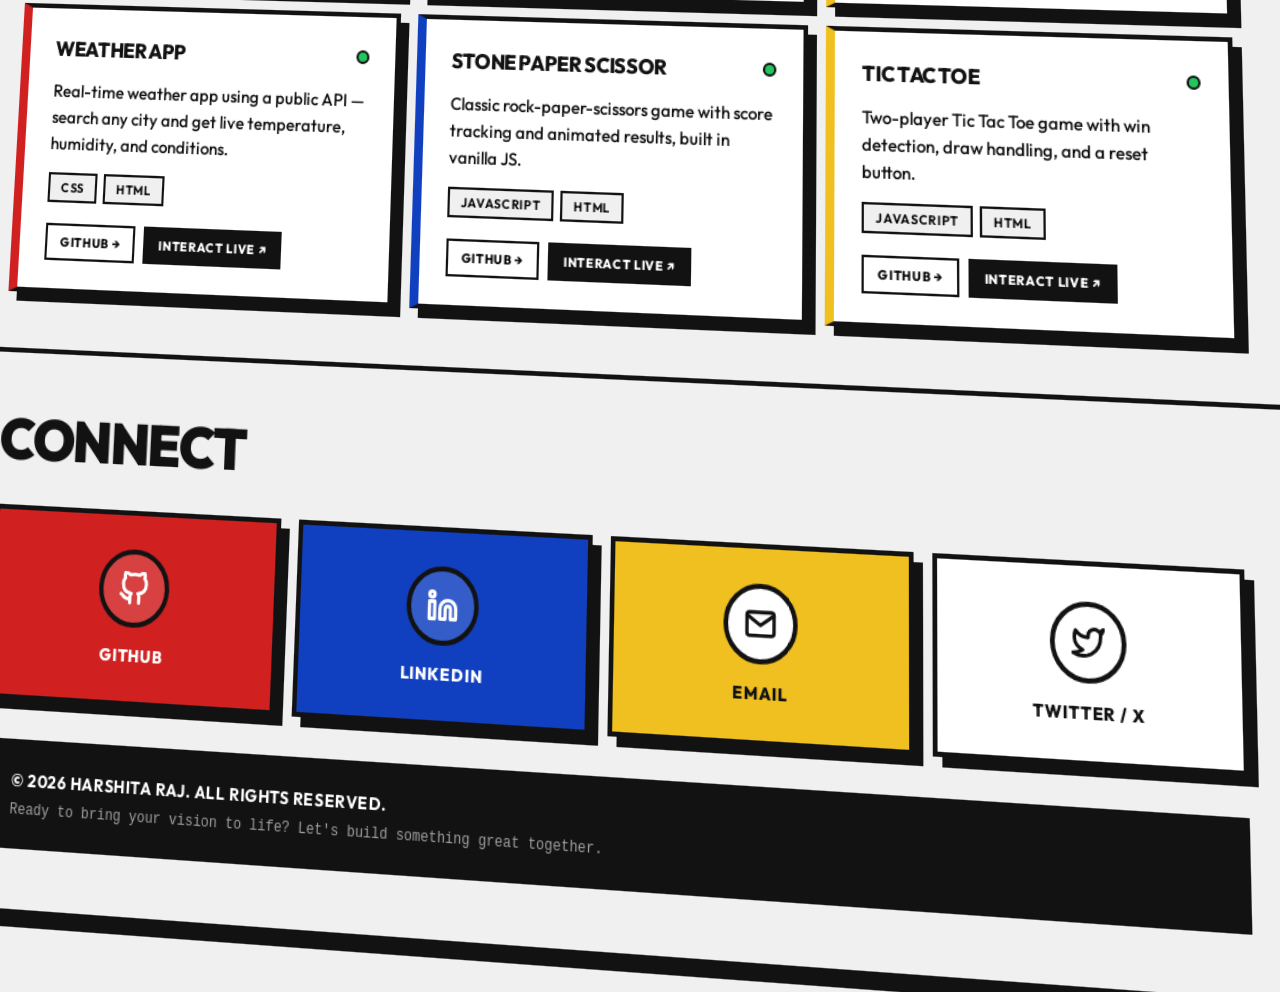
==== commit 94b17bd2: "updated portfolio" ====
--- a/index.html
+++ b/index.html
@@ -19,7 +19,7 @@
     <section class="hero-section">
       <div class="hero-text">
         <div class="hero-name">HARSHITA<br>RAJ</div>
-        <div class="hero-role">Web Developer & Graphic Designer — HTML · CSS · JavaScript · Python · SQL</div>
+        <div class="hero-role">Web Developer & AI Engineering Enthusiast — Building for the web & exploring AI</div>
         <div class="hero-tags-grid">
           <div class="tag-box tag-red">
             <span class="tag-label">Focus</span>
@@ -27,35 +27,55 @@
           </div>
           <div class="tag-box tag-blue">
             <span class="tag-label">Focus</span>
-            <span class="tag-value">Web Dev</span>
+            <span class="tag-value">AI Engineering</span>
           </div>
           <div class="tag-box tag-yellow">
-            <span class="tag-label">Stack</span>
-            <span class="tag-value">HTML</span>
+            <span class="tag-label">Frontend</span>
+            <span class="tag-value">React</span>
           </div>
           <div class="tag-box tag-white">
-            <span class="tag-label">Stack</span>
-            <span class="tag-value">CSS</span>
+            <span class="tag-label">Frontend</span>
+            <span class="tag-value">HTML/CSS</span>
           </div>
           <div class="tag-box tag-white">
-            <span class="tag-label">Stack</span>
+            <span class="tag-label">Frontend</span>
             <span class="tag-value">JavaScript</span>
           </div>
           <div class="tag-box tag-blue">
-            <span class="tag-label">Stack</span>
+            <span class="tag-label">Backend</span>
+            <span class="tag-value">Node.js</span>
+          </div>
+          <div class="tag-box tag-yellow">
+            <span class="tag-label">Backend</span>
+            <span class="tag-value">Express</span>
+          </div>
+          <div class="tag-box tag-red">
+            <span class="tag-label">Database</span>
+            <span class="tag-value">PostgreSQL</span>
+          </div>
+          <div class="tag-box tag-blue">
+            <span class="tag-label">AI/LLM</span>
+            <span class="tag-value">LLMs</span>
+          </div>
+          <div class="tag-box tag-yellow">
+            <span class="tag-label">AI/LLM</span>
+            <span class="tag-value">AI Agents</span>
+          </div>
+          <div class="tag-box tag-white">
+            <span class="tag-label">AI/LLM</span>
+            <span class="tag-value">MCP</span>
+          </div>
+          <div class="tag-box tag-red">
+            <span class="tag-label">Tools</span>
             <span class="tag-value">Python</span>
           </div>
+          <div class="tag-box tag-blue">
+            <span class="tag-label">Tools</span>
+            <span class="tag-value">Git</span>
+          </div>
           <div class="tag-box tag-yellow">
-            <span class="tag-label">Stack</span>
-            <span class="tag-value">SQL</span>
-          </div>
-          <div class="tag-box tag-red">
-            <span class="tag-label">Stack</span>
-            <span class="tag-value">React</span>
-          </div>
-          <div class="tag-box tag-blue">
-            <span class="tag-label">GitHub</span>
-            <span class="tag-value">17 Repos</span>
+            <span class="tag-label">Cloud</span>
+            <span class="tag-value">Vercel</span>
           </div>
         </div>
         <div class="hero-btns">
@@ -86,13 +106,13 @@
       </div>
       <div class="about-grid">
         <div class="about-card about-card-white">
-          <p class="body-text">Web Developer & Graphic Designer — building and sharing projects that blend clean code with strong visual design.</p>
+          <p class="body-text">Web Developer & AI Engineering Enthusiast — building interactive web experiences and exploring AI agents.</p>
         </div>
         <div class="about-card about-card-grey">
-          <p class="body-text">Passionate about becoming a great developer. I care about clean code, good design, and shipping things that actually work.</p>
+          <p class="body-text">Exploring LLMs, AI agents, MCP, structured outputs, and agent memory. Learning backend technologies and databases for intelligent applications.</p>
         </div>
         <div class="about-card about-card-white">
-          <p class="body-text">17 public repos and counting. Always experimenting, always learning. Open to collaborations and new opportunities.</p>
+          <p class="body-text">Always learning. Always building. Always exploring. Turning what I learn into projects and hands-on experience.</p>
         </div>
       </div>
     </section>
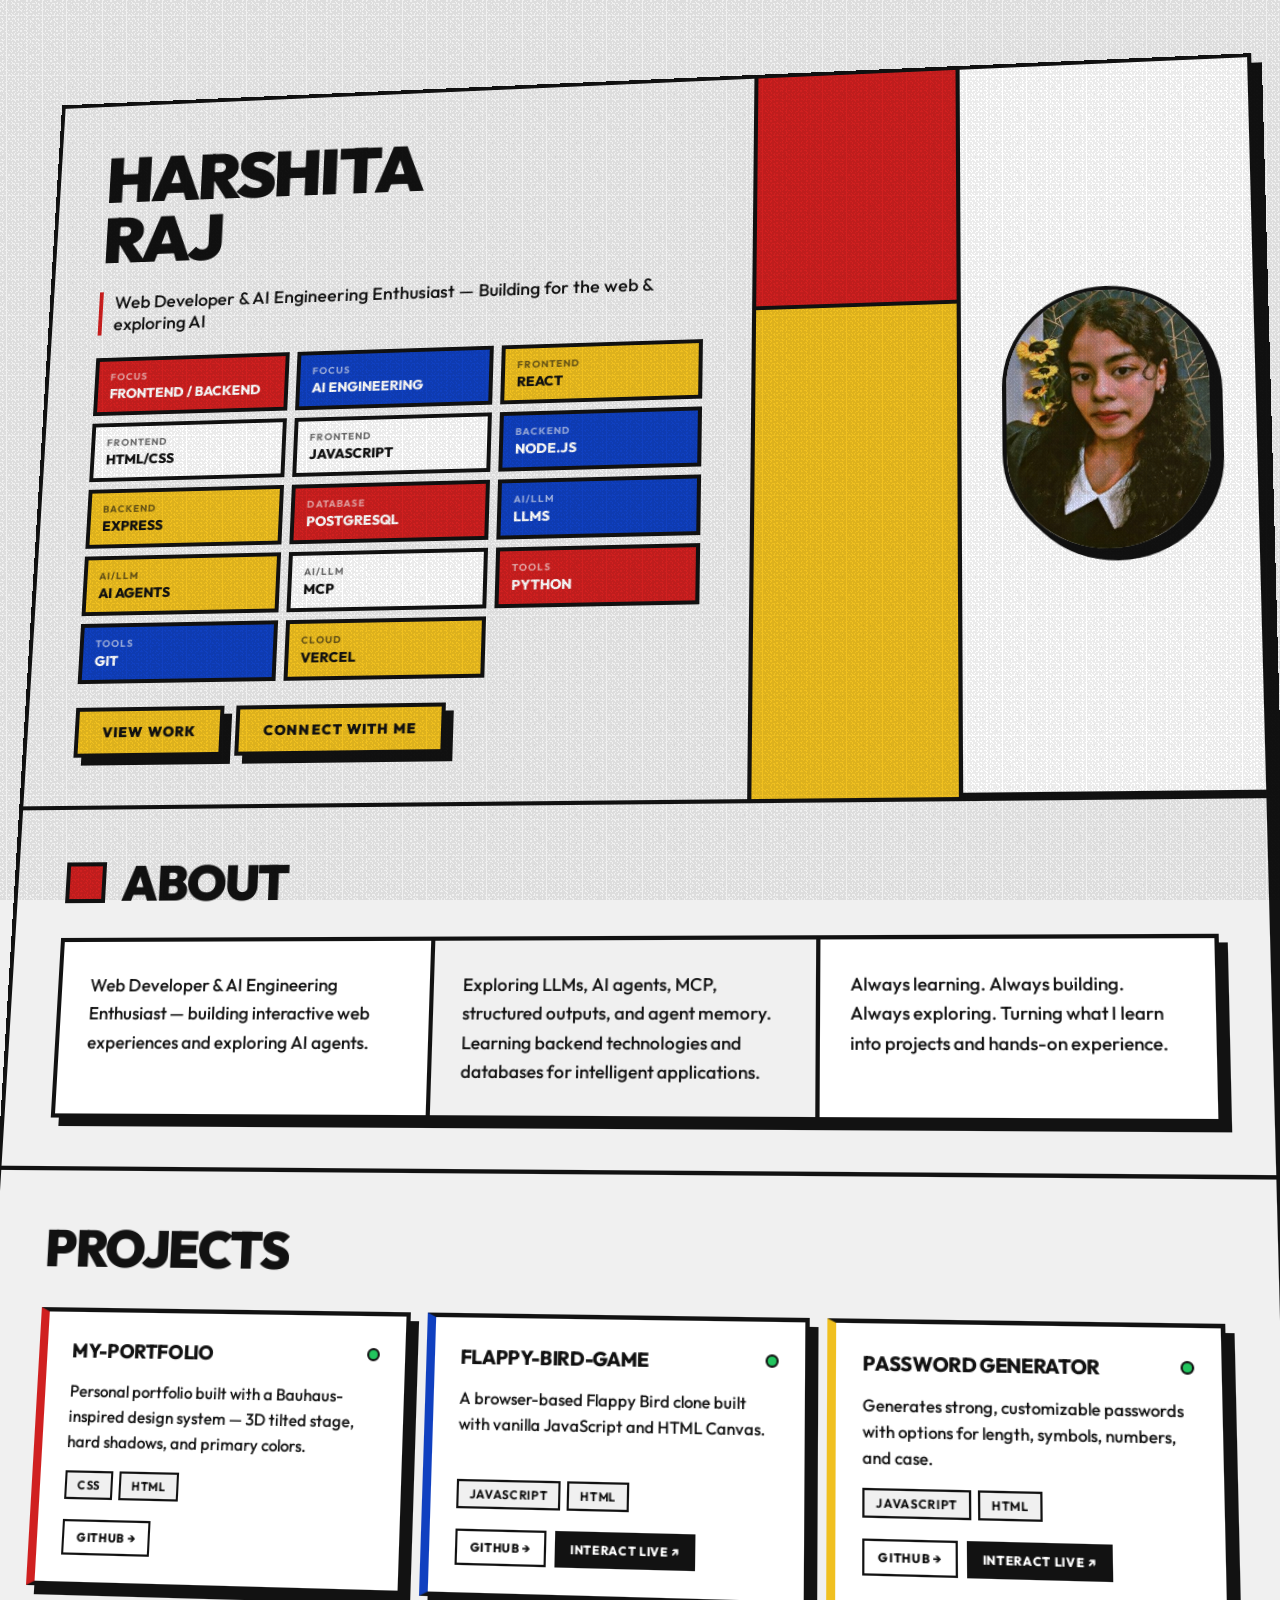
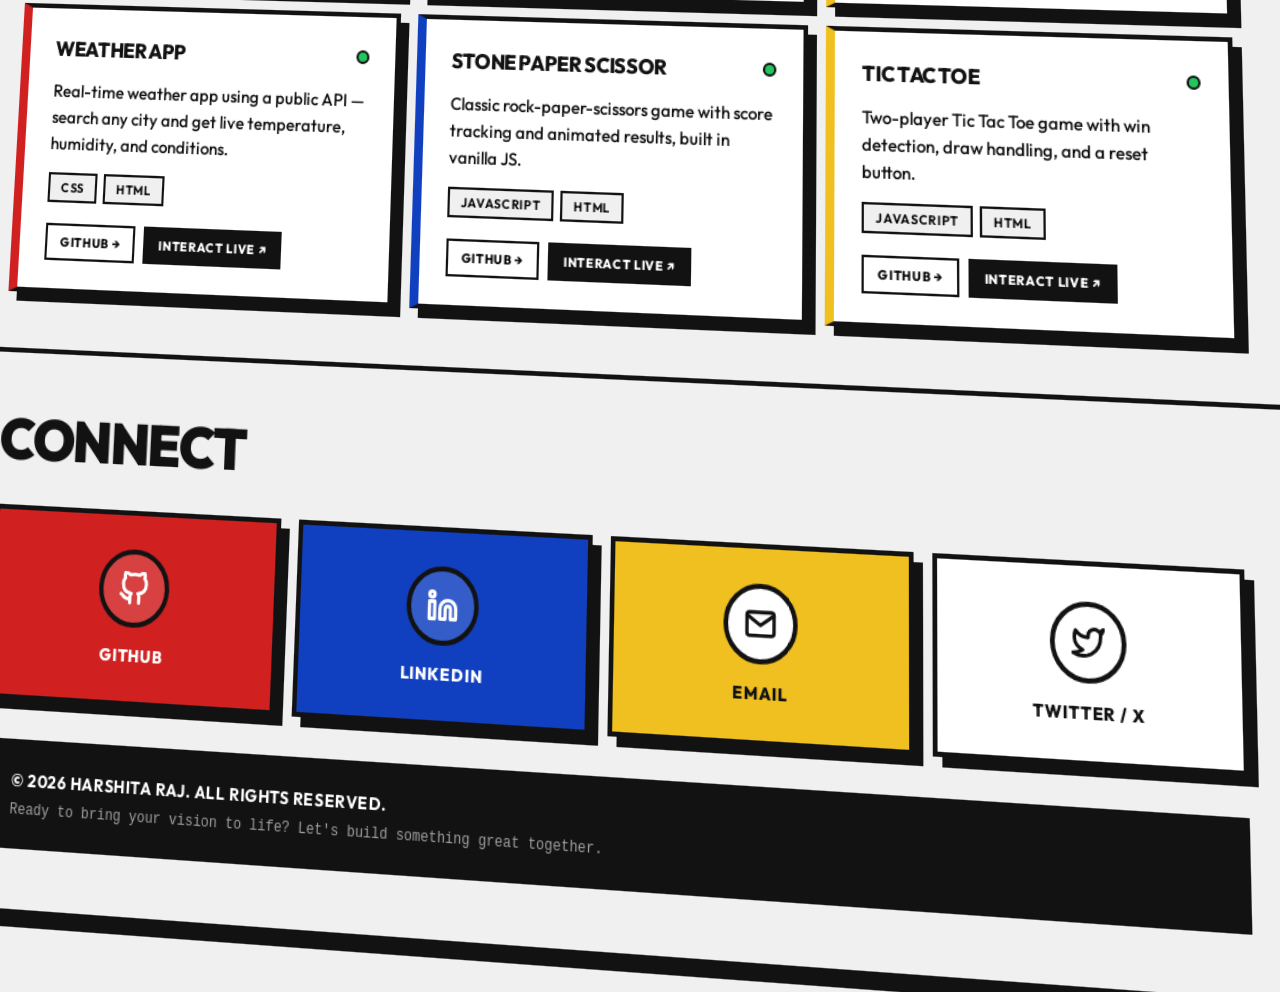
==== commit ddd4163a: "picture update" ====
--- a/index.html
+++ b/index.html
@@ -87,7 +87,7 @@
         <div class="comp-red"></div>
         <div class="comp-white">
           <div class="comp-oval">
-            <img src="PHOTO-2026-03-09-20-04-49.jpg" alt="Harshita Raj" class="comp-img">
+            <img src="My picture.jpeg" alt="Harshita Raj" class="comp-img">
           </div>
         </div>
         <div class="comp-yellow"></div>
@@ -151,7 +151,7 @@
           </div>
           <span class="connect-label">Email</span>
         </a>
-        <a href="https://twitter.com/harshitaonweb" target="_blank" rel="noopener" class="connect-btn btn-white">
+        <a href="https://x.com/cookie8054" target="_blank" rel="noopener" class="connect-btn btn-white">
           <div class="connect-icon-wrap">
             <svg width="28" height="28" viewBox="0 0 24 24" fill="none" stroke="#121212" stroke-width="2.5" stroke-linecap="round" stroke-linejoin="round"><path d="M23 3a10.9 10.9 0 0 1-3.14 1.53 4.48 4.48 0 0 0-7.86 3v1A10.66 10.66 0 0 1 3 4s-4 9 5 13a11.64 11.64 0 0 1-7 2c9 5 20 0 20-11.5a4.5 4.5 0 0 0-.08-.83A7.72 7.72 0 0 0 23 3z"/></svg>
           </div>
